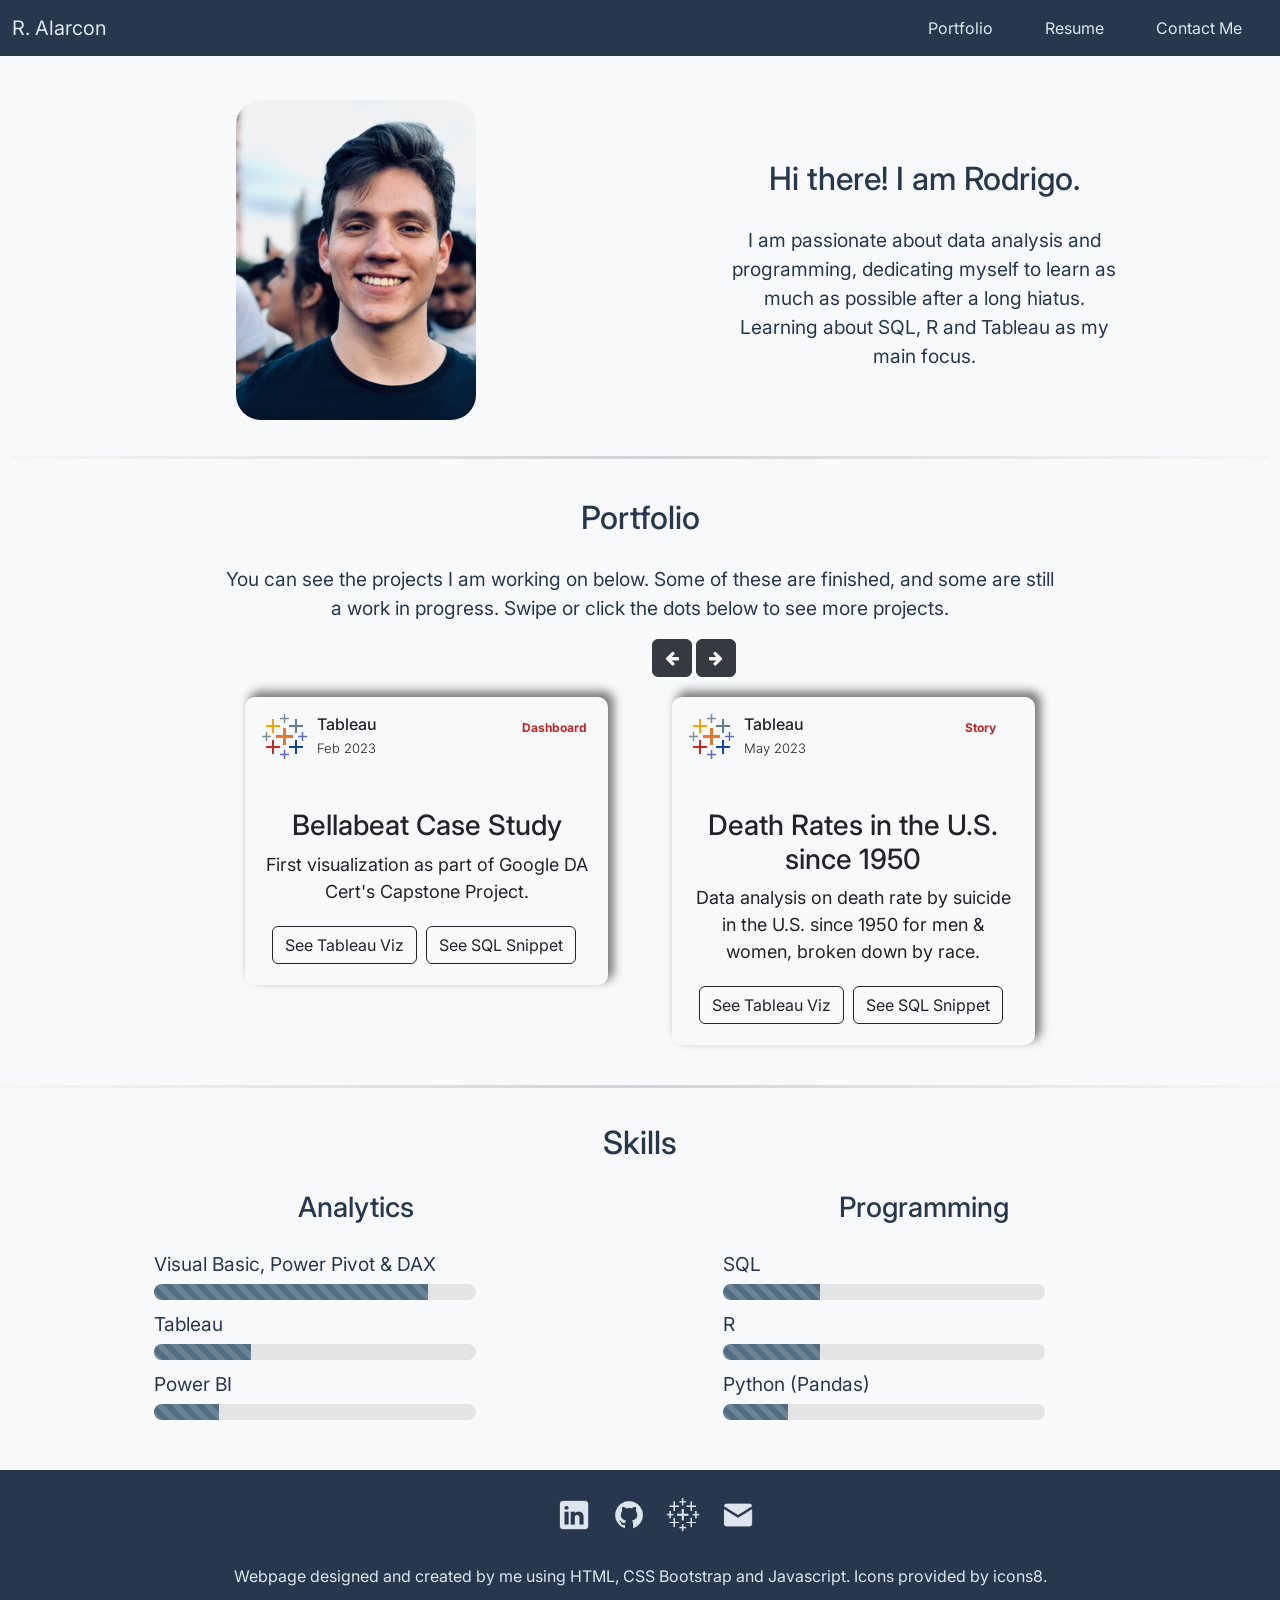
==== index.html @ ee727d08 "Website prep" ====
<!DOCTYPE html>
<html lang="en">

<head>

  <!-- Required meta tags -->
  <meta charset="utf-8">
  <meta name="viewport" content="width=device-width, initial-scale=1">
  <meta http-equiv='cache-control' content='no-cache'>
  <meta http-equiv='expires' content='0'>
  <meta http-equiv='pragma' content='no-cache'>

  <!-- Bootstrap CSS -->
  <link href="https://cdn.jsdelivr.net/npm/bootstrap@5.3.0/dist/css/bootstrap.min.css" rel="stylesheet"
    integrity="sha384-9ndCyUaIbzAi2FUVXJi0CjmCapSmO7SnpJef0486qhLnuZ2cdeRhO02iuK6FUUVM" crossorigin="anonymous">

  <!-- CSS Style Sheet -->
  <link href='https://stackpath.bootstrapcdn.com/bootstrap/5.0.0-alpha1/css/bootstrap.min.css' rel='stylesheet'>
  <link href='https://cdnjs.cloudflare.com/ajax/libs/font-awesome/4.0.3/css/font-awesome.css' rel='stylesheet'>
  <link rel="stylesheet" href="index-styles.css">


  <!-- Font Styles -->
  <link rel="preconnect" href="https://fonts.googleapis.com">
  <link rel="preconnect" href="https://fonts.gstatic.com" crossorigin>
  <link href="https://fonts.googleapis.com/css2?family=Inter:wght@100;200;300;400;500;600&display=swap" rel="stylesheet">

  <!-- Add icon library -->
  <link rel="stylesheet" href="https://cdnjs.cloudflare.com/ajax/libs/font-awesome/4.7.0/css/font-awesome.min.css">


  <title>Rodrigo Alarcon</title>

  <!-- Favicons in different resolutions to cover most use cases-->
  <link rel="apple-touch-icon" sizes="180x180" href="./Pictures/apple-touch-icon.png">
  <link rel="icon" type="image/png" sizes="32x32" href="./Pictures/favicon-32x32.png">
  <link rel="icon" type="image/png" sizes="16x16" href="./Pictures/favicon-16x16.png">
  <link rel="manifest" href="./Pictures/site.webmanifest">
  <link rel="mask-icon" href="./Pictures/safari-pinned-tab.svg" color="#5bbad5">
  <meta name="msapplication-TileColor" content="#da532c">
  <meta name="theme-color" content="#1d1a1a">

  <script type='text/javascript' src=''></script>
  <script type='text/javascript' src='https://cdn.jsdelivr.net/npm/popper.js@1.16.0/dist/umd/popper.min.js'></script>
  <script type='text/javascript' src='https://stackpath.bootstrapcdn.com/bootstrap/5.0.0-alpha1/js/bootstrap.min.js'></script>

</head>


<body class="hidden">

  <!-- Personal Header -->
  <section id="personal-header">

    <div class="first-section">

      <!-- Nav Bar -->

      <nav class="navbar navbar-expand-lg ms-auto fixed-top" data-bs-theme="dark">
        <div class="container-fluid">
          <a class="navbar-brand" href="#">R. Alarcon</a>
          <button class="navbar-toggler" type="button" data-bs-toggle="collapse" data-bs-target="#navbarNavDropdown"
            aria-controls="navbarNavDropdown" aria-expanded="false" aria-label="Toggle navigation">
            <span class="navbar-toggler-icon"></span>
          </button>
          <div class="collapse navbar-collapse" id="navbarNavDropdown">
            <ul class="navbar-nav ms-auto">
              <li class="nav-item">
                <a class="nav-link" href="#portfolio">Portfolio</a>
              </li>
              <li class="nav-item">
                <a target="_blank" class="nav-link" aria-current="page" href="./Pictures/CVRJAP_2023_PDF.pdf">Resume</a>
              </li>
              <li class="nav-item">
                <a class="nav-link" href="#footer">Contact Me</a>
              </li>
            </ul>
          </div>
        </div>
      </nav>

      <!-- Personal Bio -->
      <div class="personal-bio container-fluid">
        <div class="row justify-content-evenly">
          <div class="col-lg-4">
            <img class="profile-pic" src="./Pictures/my_portrait_medium.png" alt="my-picture">
          </div>
          <div class="col-lg-4 welcome-div short-desc personal-bio">
            <h2 class="welcome-msg">Hi there! I am Rodrigo.</h2>
            <p class="flex-fill ms-auto text-center text-break">I am passionate about data analysis and programming, dedicating myself to learn as much as possible after a long hiatus. Learning about SQL, R and Tableau as my main focus.</p>
          </div>
        </div>

        <hr class="divider">

  </section>
    


  <!-- Project Section -->
  <section id="portfolio">
    <div class="container-fluid">
      <h2>Portfolio</h2>
      <div class="row justify-content-evenly">
        <div class="col-md-8">
          <p class="short-desc ms-auto text-wrap">You can see the projects I am working on below. Some of these are
            finished, and some are still a work in progress. Swipe or click the dots below to see more projects.</p>
  
          <!-- Carousel Title Section -->
          <div class="row">
            <div class="col-md-6">
            </div>
            <!-- Arrow section -->
            <div class="arrow-pointers col-md-6 text-right">
              <a class="arrow-button btn btn-outline-dark" href="#carouselExampleIndicators2" role="button" data-slide="prev">
                <i class="arrow-icon fa fa-arrow-left"></i>
              </a>
              <a class="arrow-button btn btn-outline-dark" href="#carouselExampleIndicators2" role="button" data-slide="next">
                <i class="arrow-icon fa fa-arrow-right"></i>
              </a>
            </div>
            <!-- Carousel starts -->
            <div class="col-md-12">
              <div id="carouselExampleIndicators2" class="carousel slide" data-interval="false">
                <div class="carousel-inner">
                  <div class="carousel-item active">
                    <div class="row">
                      <!-- Card 1 -->
                      <div class="col-md-6 mb-3">
                        <!-- If you want to add another card to the main layout, change class to col-md-4 and copy a new card section-->
                        <div class="card p-3 mb-2">
                          <div class="d-flex justify-content-between">
                            <div class="d-flex flex-row align-items-center">
                              <div class="icon"> <i class="bx bxl-mailchimp"></i> </div>
                              <div class="ms-2 c-details">
                                <h6 class="mb-0">Tableau</h6> <span>Feb 2023</span>
                              </div>
                            </div>
                            <div class="badge"> <span class="tbdash">Dashboard</span> </div>
                          </div>
                          <div class="mt-5">
                            <h3 class="heading text-center">Bellabeat Case Study</h3>
                            <p class="card-text">First visualization as part of Google DA Cert's Capstone Project.</p>
                            <div class="text-center">
                              <a target="_blank" href="https://public.tableau.com/views/BellabeatTest/BellabeatInsights?:language=en-US&:display_count=n&:origin=viz_share_link" class="card-btn btn btn-outline-dark">See Tableau Viz</a>
                              <a target="_blank" href="https://codefile.io/f/E3i7aLBOli" class="card-btn btn btn-outline-dark">See SQL Snippet</a>
                            </div>
                          </div>
                        </div>
                      </div>
  
                      <!-- Card 2 -->
                      <div class="col-md-6 mb-3">
                        <div class="card p-3 mb-2">
                          <div class="d-flex justify-content-between">
                            <div class="d-flex flex-row align-items-center">
                              <div class="icon"> <i class="bx bxl-mailchimp"></i> </div>
                              <div class="ms-2 c-details">
                                <h6 class="mb-0">Tableau</h6> <span>May 2023</span>
                              </div>
                            </div>
                            <div class="badge tbstory"> <span>Story</span> </div>
                          </div>
                          <div class="mt-5">
                            <h3 class="heading text-center">Death Rates in the U.S. since 1950</h3>
                            <p class="card-text">Data analysis on death rate by suicide in the U.S. since 1950 for men & women, broken down by race.</p>
                            <div class="text-center">
                              <a target="_blank" href="https://public.tableau.com/views/DeathRates_16857467109320/SR_Story?:language=en-US&:display_count=n&:origin=viz_share_link" class="card-btn btn btn-outline-dark">See Tableau Viz</a>
                              <a target="_blank" href="https://codefile.io/f/VTBFQFcIsS" class="card-btn btn btn-outline-dark">See SQL Snippet</a>
                            </div>
                          </div>
                        </div>
                      </div>
                    </div>
                  </div>
  
                  <!-- New carousel starts -->
                  <div class="carousel-item">
                    <div class="row">
                      <!-- Card 3 -->
                      <div class="col-md-6 mb-3">
                        <div class="card p-3 mb-2">
                          <div class="d-flex justify-content-between">
                            <div class="d-flex flex-row align-items-center">
                              <div class="icon"> <i class="bx bxl-mailchimp"></i> </div>
                              <div class="ms-2 c-details">
                                <h6 class="mb-0">Tableau</h6> <span>Pending</span>
                              </div>
                            </div>
                            <div class="badge"> <span>Pending</span> </div>
                          </div>
                          <div class="mt-5">
                            <h3 class="heading">Pending Tableau Project</h3>
                            <div class="text-center">
                              <!-- <a href="#" class="card-btn btn btn-outline-dark">See Tableau Viz</a>
                              <a href="#" class="card-btn btn btn-outline-dark">See SQL Snippet</a> -->
                            </div>
                          </div>
                        </div>
                      </div>
  
                      <!-- Card 4 -->
                      <div class="col-md-6 mb-3">
                        <div class="card p-3 mb-2">
                          <div class="d-flex justify-content-between">
                            <div class="d-flex flex-row align-items-center">
                              <div class="icon"> <i class="bx bxl-mailchimp"></i> </div>
                              <div class="ms-2 c-details">
                                <h6 class="mb-0">Tableau</h6> <span>Pending</span>
                              </div>
                            </div>
                            <div class="badge"> <span>Pending</span> </div>
                          </div>
                          <div class="mt-5">
                            <h3 class="heading">Pending Tableau Project</h3>
                            <div class="text-center">
                              <!-- <a href="#" class="card-btn btn btn-outline-dark">See Tableau Viz</a>
                              <a href="#" class="card-btn btn btn-outline-dark">See SQL Snippet</a> -->
                            </div>
                          </div>
                        </div>
                      </div>
                    </div>
                  </div>
                  <!-- New carousel ends -->
                </div>
              </div>
            </div>
          </div>
        </div>
      </div>
    </div>
  
    <hr class="divider">
  
  </section>


  <section id="skills">
    <h2>Skills</h2>
    <div class="skill-div container-fluid">
      <div class="row justify-content-evenly">
  
        <!-- First Column of Skills -->
        <div class="skill-col-1 col-md-4"> <!-- If you need to add another column, paste code snippet from div class skill-col until last div and change to md-6-->
          <h3 class="skill-category skill-header-1"> Analytics</h3>
          <p class="skill-name">Visual Basic, Power Pivot & DAX</p>
          <div class="progress">
            <div class="progress-bar progress-bar-striped" role="progressbar" style="width: 85%" aria-valuenow="80" aria-valuemin="0"
              aria-valuemax="100"></div>
          </div>
          <p class="skill-name">Tableau</p>
          <div class="progress">
            <div class="progress-bar progress-bar-striped" role="progressbar" style="width: 30%" aria-valuenow="30" aria-valuemin="0"
              aria-valuemax="100"></div>
          </div>
          <p class="skill-name">Power BI</p>
          <div class="progress">
            <div class="progress-bar progress-bar-striped" role="progressbar" style="width: 20%" aria-valuenow="20" aria-valuemin="0"
              aria-valuemax="100"></div>
          </div>
        </div>

        <!-- Second Column of Skills -->
        <div class="skill-col-2 col-md-4">
          <h3 class=" skill-category skill-header-2">Programming</h3>
          <p class="skill-name">SQL</p>
          <div class="progress">
            <div class="progress-bar progress-bar-striped" role="progressbar" style="width: 30%" aria-valuenow="30" aria-valuemin="0"
              aria-valuemax="100"></div>
          </div>
          <p class="skill-name">R</p>
          <div class="progress">
            <div class="progress-bar progress-bar-striped" role="progressbar" style="width: 30%" aria-valuenow="30" aria-valuemin="0"
              aria-valuemax="100"></div>
          </div>
          <p class="skill-name">Python (Pandas)</p>
          <div class="progress">
            <div class="progress-bar progress-bar-striped" role="progressbar" style="width: 20%" aria-valuenow="20" aria-valuemin="0"
              aria-valuemax="100"></div>
          </div>
        </div>
  
      </div>
    </div>
  </section>


  <section id="footer">
    <div class=" img-div container-fluid ms-auto">
      <ul class="img-list">
        <li class="img-item"> <!-- Add one <li> for every new icon needed-->
          <a href="https://www.linkedin.com/in/alarconr" target="_blank" >
            <img class="footer-img" src="./Pictures/linkedin-icon-100.png" alt="linkedin">
          </a>
        </li>
        <li class="img-item">
          <a href="https://github.com/ralp873" target="_blank" >
            <img class="footer-img" src="./Pictures/github-icon-100.png" alt="github">
          </a>
        </li> 
        <li class="img-item"> 
          <a href="https://public.tableau.com/app/profile/rodrigo.alarcon" target="_blank" >
            <img class="footer-img" src="./Pictures/tableau-icon-100.png" alt="tableau">
          </a>
        </li>
        <li class="img-item"> 
          <a href="mailto: rjap725@gmail.com" target="_blank" >
            <img class="footer-img" src="./Pictures/email-icon-100.png" alt="email">
          </a>
        </li>
      </ul>
    </div>
    <div class="footer-div container-fluid">
      <p class="ms-auto text-center text-break footer-pg text-wrap">Webpage designed and created by me using HTML, CSS Bootstrap and Javascript. Icons provided by icons8.</p>
    </div>
  </section>

  <!-- Bootstrap Bundle with Popper, jQuery CDN and JS script link -->
  <script src="https://cdn.jsdelivr.net/npm/bootstrap@5.3.0/dist/js/bootstrap.bundle.min.js"
    integrity="sha384-geWF76RCwLtnZ8qwWowPQNguL3RmwHVBC9FhGdlKrxdiJJigb/j/68SIy3Te4Bkz"
    crossorigin="anonymous"></script>
  <script src="https://ajax.googleapis.com/ajax/libs/jquery/3.6.0/jquery.min.js"></script>
  <script src="index.js" charset="utf-8"></script>
  <script type='text/javascript'></script>
</body>

</html>
---- index-styles.css ----
/* General Changes */

body {
  background-color: #F7F9FB;
  color: #27374D;
  font-family: 'Inter', sans-serif;
}

p {
  font-size: 1.2rem;
  text-align: center;
}

h2 {
  text-align: center;
  padding: 1.25rem;
}

hr.divider {
  border: 0;
  height: 3px;
  background-image: linear-gradient(to right, rgba(236, 236, 210, 1), rgb(91, 102, 113), rgba(236, 236, 210, 1));
}

table {
  margin-left: 30%;
}

td {
  padding-right: 1.5rem;
}

/* Navbar Changes */

.navbar-brand:hover {
  color: #9DB2BF;
}

.navbar {
  background-color: #27374D;
}

.nav-item {
  padding: 0 1.125rem;
}

.navbar-nav .nav-link {
  text-align: right;
  color: #DDE6ED;
}

.navbar-brand {
  color: #DDE6ED;
}

.nav-link:hover {
  color: #9DB2BF;
}


/* Personal Header Changes */

.personal-bio {
  text-align: center;
  margin-top: 70px;
  margin-bottom: 1.25rem;
}


.profile-pic {
  width: auto;
  border-radius: 25px;
  margin-top: 30px;
  margin-bottom: 1.25rem;
}

.welcome-msg {
  padding: 1.25rem 0 1.25rem;
}


/* Project Changes */

.card {
  margin: 1.25rem;
  border: none;
  border-radius: 10px;
  background-color: #F7F9FB;
  box-shadow: 5px -5px 10px 1px rgba(0, 0, 0, 0.5)
}

.card-text {
  font-size: 18px;
}

.c-details span {
  font-weight: 300;
  font-size: 13px
}

.icon {
  width: 48px;
  height: 48px;
  border-radius: 15px;
  display: flex;
  align-items: center;
  justify-content: center;
  font-size: 39px;
  background-image: url(./Pictures/tableau-icon-span.png);
}

.badge span {
  background-color: #F7F9FB;
  width: 60px;
  height: 25px;
  padding-bottom: 3px;
  border-radius: 5px;
  display: flex;
  color: #ba2727;
  justify-content: center;
  align-items: center
}

.text1 {
  font-size: 14px;
  font-weight: 600
}

.text2 {
  color: #a5aec0
}


.card-btn {
  margin-top: 5px;
  margin-bottom: 5px;
  margin-right: 5px;
  border-color: none;
}

.arrow-pointers {
  padding-right: 2.188rem;
}

.arrow-button {
background-color: #343a40;
border-color: #343a40;
}

.arrow-icon {
color: #ffffff;
}

/* Skills Section  */

.skill-category {
  text-align: center;
  margin-bottom: 1.625rem;
}

.skill-name {
  margin-top: 0.625rem;
  margin-bottom: 0.313rem;
  text-align: left;
}

.skill-div {
  padding-bottom: 3.125rem;
}

.progress {
  background-color: #DBDADAAE;
  width: 80%;
  border-radius: 10px;
}

.progress-bar {
  background-color: #526D82;
}

/* Footer Section */

#footer {
  background-color: #27374D;
  overflow: hidden;
}

.footer-div {
  margin-top: 0.625rem;
  margin-bottom: 0.563rem;
  background-color: #27374D;
  color: #DDE6ED;
}

.footer-pg {
  padding-left: 15%;
  padding-right: 15%;
  font-size: 1rem;
  text-align: center;
}

.footer-img {
  height: 2.125rem;
  width: auto;
  float: left;
}

.img-item {
  display: inline-flex;
  margin: 1.125rem 0.525rem 0rem;
  flex-direction: column;
  align-items: center;
}

.img-div {
  display: inline-flex;
  justify-content: center;
  margin-top: 0.625rem;
}

.icons-text {
  font-size: 0.825rem;
}

/* Media Tags & animations */

@media (max-width: 960px) {
  .profile-pic {
    margin-top: 3.125rem;
    width: 35%;
  }

  .short-desc {
    padding-left: 15%;
    padding-right: 15%;
    padding-bottom: 1.25rem;
  }

  .personal-bio {
    text-align: center;
    margin-top: 2.125rem;
    margin-bottom: 1.25rem;
  }

  .skill-header-2 {
    margin-top: 2.125rem;
  }

  .progress {
    margin-left: auto;
    margin-right: auto;
  }

  .skill-name {
    text-align: center;
  }

  .navbar-toggler {
    border: none;
  }

  .arrow-pointers {
    margin-bottom: 5px;
    margin-left: 10px;
  }
}

@media (max-width: 820px) {
  .card {
    margin: 0.625rem;
  }
}
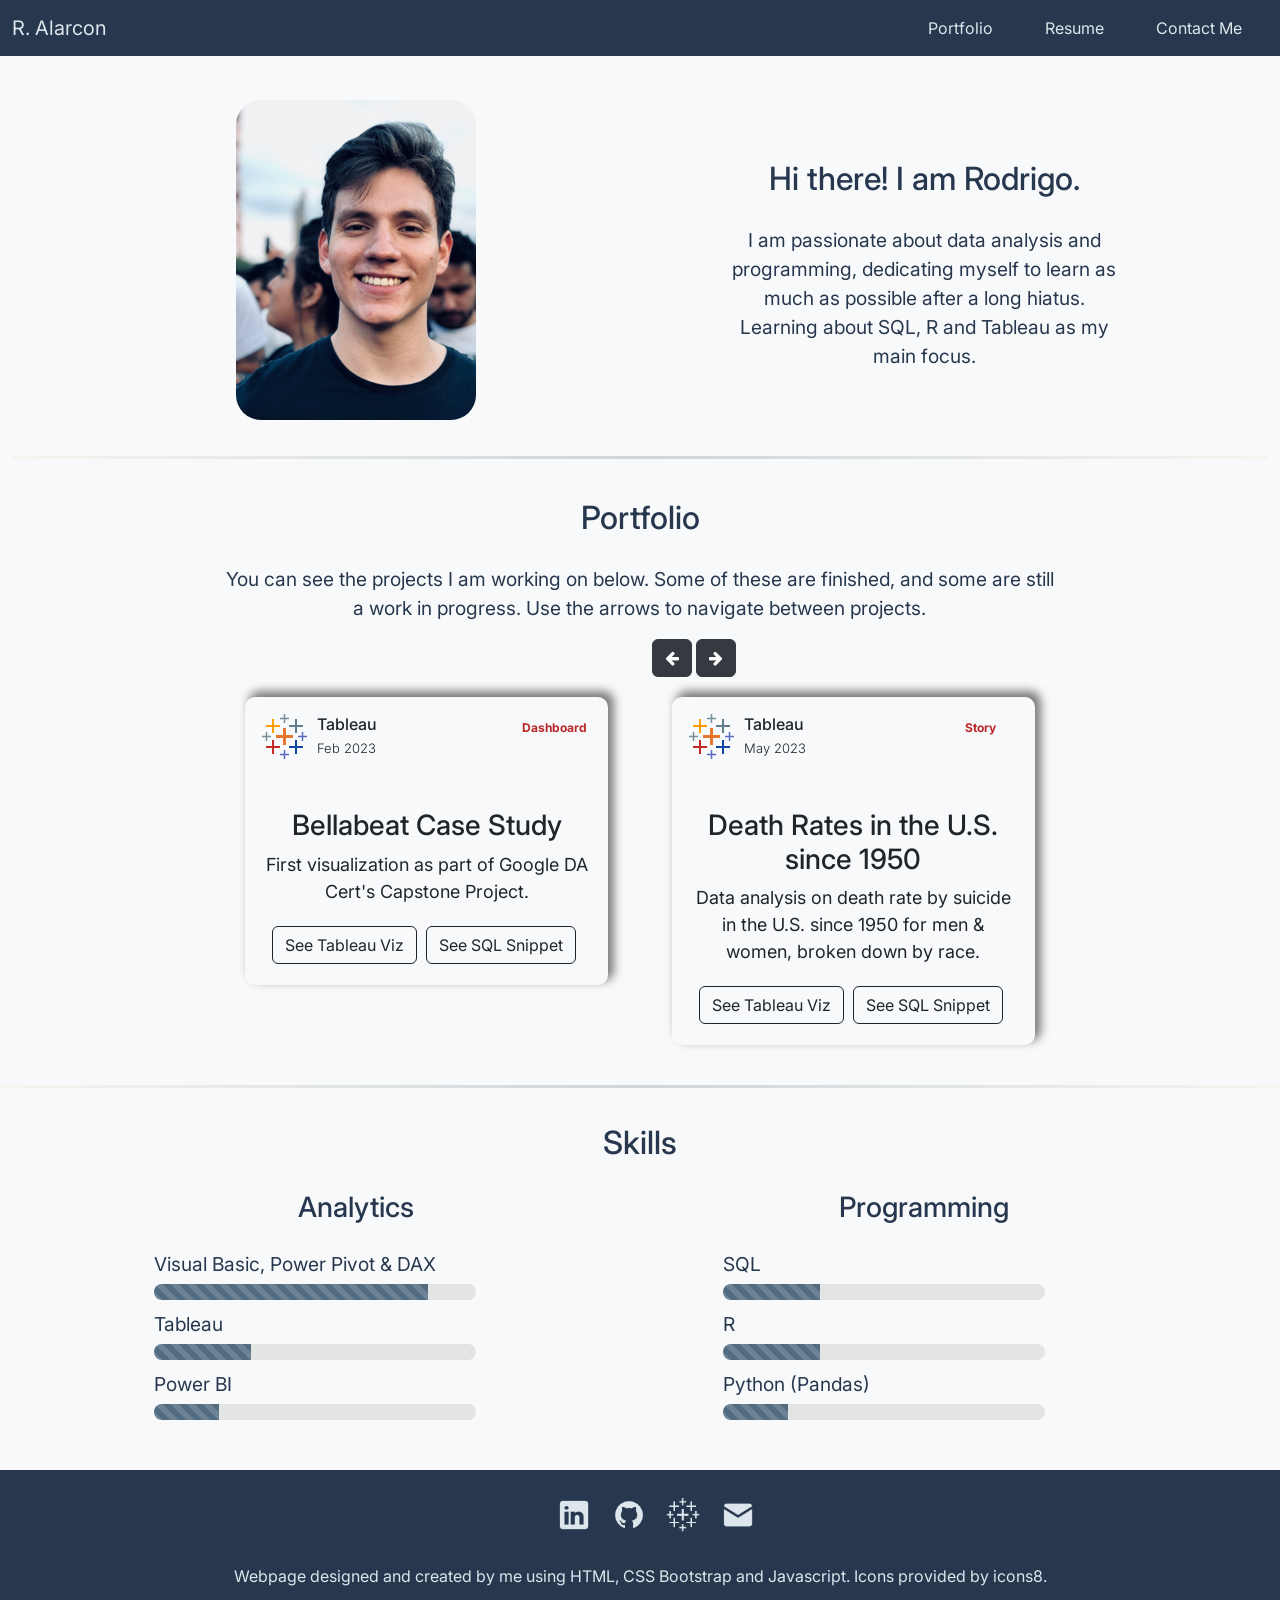
==== commit 7f36af32: "Update index.html" ====
--- a/index.html
+++ b/index.html
@@ -104,7 +104,7 @@
       <div class="row justify-content-evenly">
         <div class="col-md-8">
           <p class="short-desc ms-auto text-wrap">You can see the projects I am working on below. Some of these are
-            finished, and some are still a work in progress. Swipe or click the dots below to see more projects.</p>
+            finished, and some are still a work in progress. Use the arrows to navigate between projects.</p>
   
           <!-- Carousel Title Section -->
           <div class="row">
@@ -325,4 +325,4 @@
   <script type='text/javascript'></script>
 </body>
 
-</html>+</html>
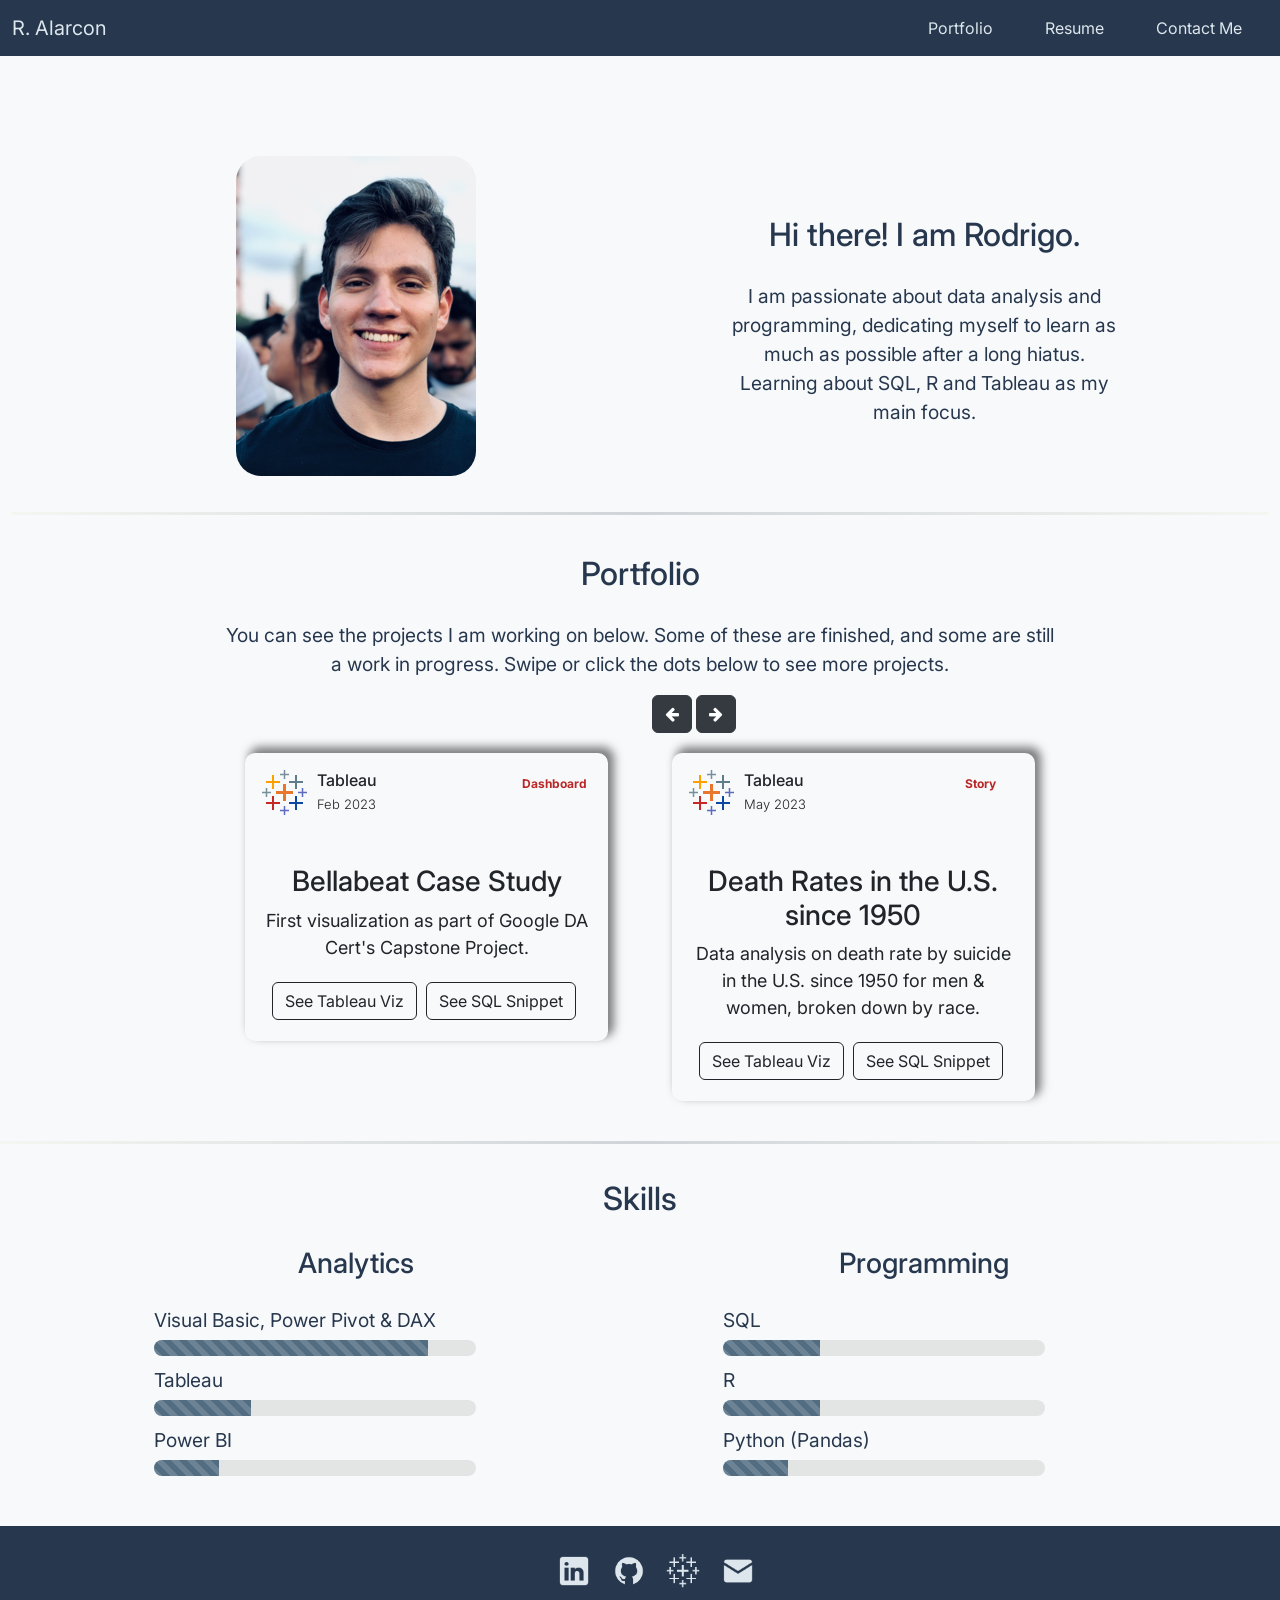
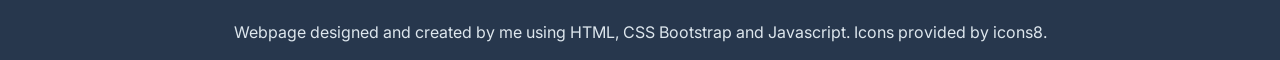
==== commit 18b7a683: "Added new Tableau project to slides" ====
--- a/index.html
+++ b/index.html
@@ -56,7 +56,7 @@
 
       <!-- Nav Bar -->
 
-      <nav class="navbar navbar-expand-lg ms-auto fixed-top" data-bs-theme="dark">
+      <nav class="navbar navbar-expand-lg ms-auto" data-bs-theme="dark">
         <div class="container-fluid">
           <a class="navbar-brand" href="#">R. Alarcon</a>
           <button class="navbar-toggler" type="button" data-bs-toggle="collapse" data-bs-target="#navbarNavDropdown"
@@ -104,7 +104,7 @@
       <div class="row justify-content-evenly">
         <div class="col-md-8">
           <p class="short-desc ms-auto text-wrap">You can see the projects I am working on below. Some of these are
-            finished, and some are still a work in progress. Use the arrows to navigate between projects.</p>
+            finished, and some are still a work in progress. Swipe or click the dots below to see more projects.</p>
   
           <!-- Carousel Title Section -->
           <div class="row">
@@ -136,7 +136,7 @@
                                 <h6 class="mb-0">Tableau</h6> <span>Feb 2023</span>
                               </div>
                             </div>
-                            <div class="badge"> <span class="tbdash">Dashboard</span> </div>
+                            <div class="badge"> <span class="tb-dash">Dashboard</span> </div>
                           </div>
                           <div class="mt-5">
                             <h3 class="heading text-center">Bellabeat Case Study</h3>
@@ -159,7 +159,7 @@
                                 <h6 class="mb-0">Tableau</h6> <span>May 2023</span>
                               </div>
                             </div>
-                            <div class="badge tbstory"> <span>Story</span> </div>
+                            <div class="badge"> <span class="tb-story">Story</span> </div>
                           </div>
                           <div class="mt-5">
                             <h3 class="heading text-center">Death Rates in the U.S. since 1950</h3>
@@ -184,16 +184,17 @@
                             <div class="d-flex flex-row align-items-center">
                               <div class="icon"> <i class="bx bxl-mailchimp"></i> </div>
                               <div class="ms-2 c-details">
-                                <h6 class="mb-0">Tableau</h6> <span>Pending</span>
+                                <h6 class="mb-0">Tableau</h6> <span>June 2023</span>
                               </div>
                             </div>
-                            <div class="badge"> <span>Pending</span> </div>
+                            <div class="badge"> <span class="tb-dash">Dashboard</span> </div>
                           </div>
                           <div class="mt-5">
-                            <h3 class="heading">Pending Tableau Project</h3>
+                            <h3 class="heading text-center">Most Watched Animes & Their Ratings</h3>
+                            <p class="card-text">Analysis on the most watched animes and their user ratings (2015).</p>
                             <div class="text-center">
-                              <!-- <a href="#" class="card-btn btn btn-outline-dark">See Tableau Viz</a>
-                              <a href="#" class="card-btn btn btn-outline-dark">See SQL Snippet</a> -->
+                              <a target="_blank" href="https://public.tableau.com/views/AnimeAnalysis_16872363493180/WA_Dashboard?:language=en-US&:display_count=n&:origin=viz_share_link" class="card-btn btn btn-outline-dark">See Tableau Viz</a>
+                              <a target="_blank" href="https://codefile.io/f/uFCJrzabsg" class="card-btn btn btn-outline-dark">See SQL Snippet</a>
                             </div>
                           </div>
                         </div>
@@ -325,4 +326,4 @@
   <script type='text/javascript'></script>
 </body>
 
-</html>
+</html>
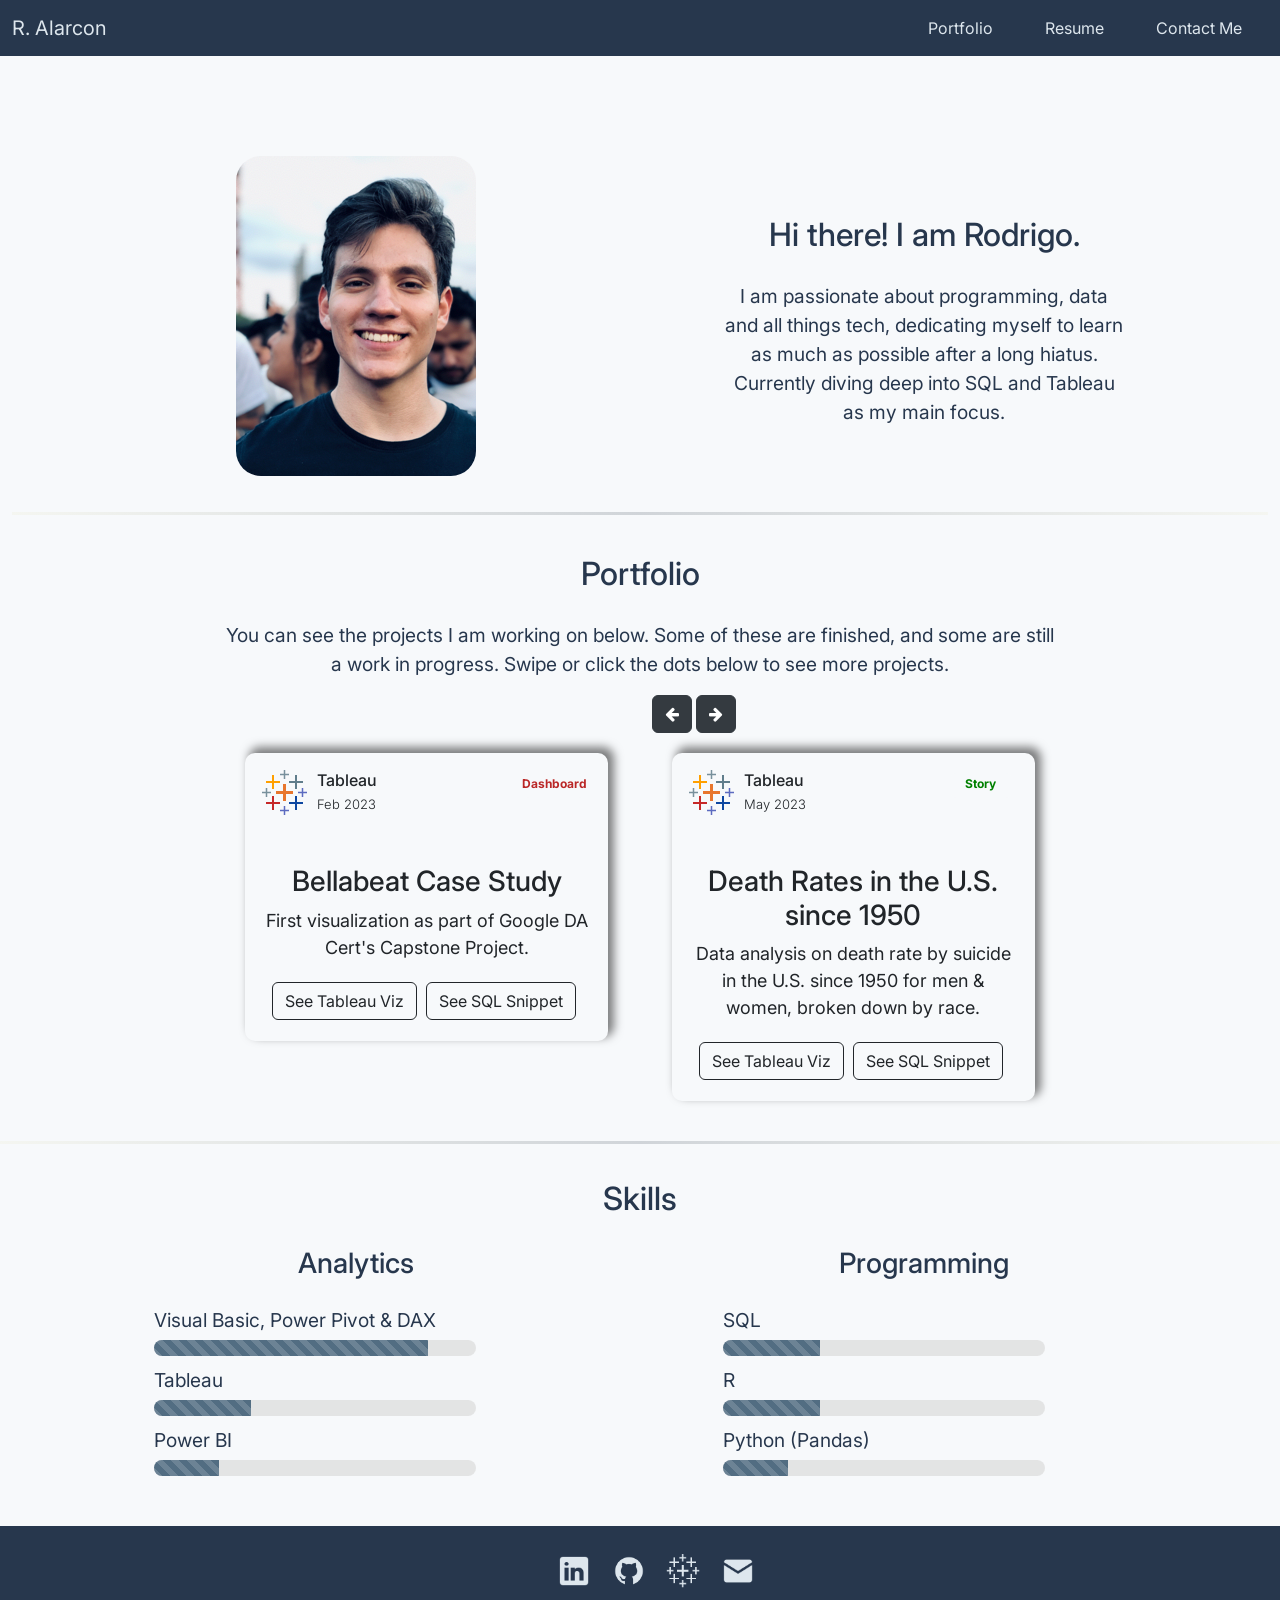
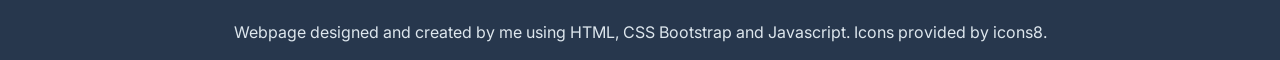
==== commit 00787a24: "Update index.html Changed description." ====
--- a/index.html
+++ b/index.html
@@ -87,7 +87,7 @@
           </div>
           <div class="col-lg-4 welcome-div short-desc personal-bio">
             <h2 class="welcome-msg">Hi there! I am Rodrigo.</h2>
-            <p class="flex-fill ms-auto text-center text-break">I am passionate about data analysis and programming, dedicating myself to learn as much as possible after a long hiatus. Learning about SQL, R and Tableau as my main focus.</p>
+            <p class="flex-fill ms-auto text-center text-break">I am passionate about programming, data and all things tech, dedicating myself to learn as much as possible after a long hiatus. Currently diving deep into SQL and Tableau as my main focus.</p>
           </div>
         </div>
 
@@ -326,4 +326,4 @@
   <script type='text/javascript'></script>
 </body>
 
-</html>+</html>
--- a/index-styles.css
+++ b/index-styles.css
@@ -18,7 +18,7 @@
 
 hr.divider {
   border: 0;
-  height: 3px;
+  height: 0.188rem;
   background-image: linear-gradient(to right, rgba(236, 236, 210, 1), rgb(91, 102, 113), rgba(236, 236, 210, 1));
 }
 
@@ -62,15 +62,15 @@
 
 .personal-bio {
   text-align: center;
-  margin-top: 70px;
+  margin-top: 4.375rem;
   margin-bottom: 1.25rem;
 }
 
 
 .profile-pic {
   width: auto;
-  border-radius: 25px;
-  margin-top: 30px;
+  border-radius: 1.563rem;
+  margin-top: 1.875rem;
   margin-bottom: 1.25rem;
 }
 
@@ -84,57 +84,57 @@
 .card {
   margin: 1.25rem;
   border: none;
-  border-radius: 10px;
+  border-radius: 0.625rem;
   background-color: #F7F9FB;
-  box-shadow: 5px -5px 10px 1px rgba(0, 0, 0, 0.5)
+  box-shadow: 0.313rem -0.313rem 0.625rem 0.063rem rgba(0, 0, 0, 0.5)
 }
 
 .card-text {
-  font-size: 18px;
+  font-size: 1.125rem;
 }
 
 .c-details span {
   font-weight: 300;
-  font-size: 13px
+  font-size: 0.813rem;
 }
 
 .icon {
-  width: 48px;
-  height: 48px;
-  border-radius: 15px;
+  width: 3rem;
+  height: 3rem;
+  border-radius: 0.938rem;
   display: flex;
   align-items: center;
   justify-content: center;
-  font-size: 39px;
+  font-size: 2.438rem;
   background-image: url(./Pictures/tableau-icon-span.png);
 }
 
 .badge span {
   background-color: #F7F9FB;
-  width: 60px;
-  height: 25px;
-  padding-bottom: 3px;
-  border-radius: 5px;
+  width: 3.75rem;
+  height: 1.563rem;
+  padding-bottom: 0.188rem;
+  border-radius: 0.313rem;
   display: flex;
-  color: #ba2727;
+  color: #343a40;
   justify-content: center;
   align-items: center
 }
 
 .text1 {
-  font-size: 14px;
-  font-weight: 600
+  font-size: 0.875rem;
+  font-weight: 600;
 }
 
 .text2 {
-  color: #a5aec0
+  color: #a5aec0;
 }
 
 
 .card-btn {
-  margin-top: 5px;
-  margin-bottom: 5px;
-  margin-right: 5px;
+  margin-top: 0.313rem;
+  margin-bottom: 0.313rem;
+  margin-right: 0.313rem;
   border-color: none;
 }
 
@@ -149,6 +149,14 @@
 
 .arrow-icon {
 color: #ffffff;
+}
+
+span.tb-story {
+  color: green;
+}
+
+span.tb-dash {
+  color: #ba2727;
 }
 
 /* Skills Section  */
@@ -171,7 +179,7 @@
 .progress {
   background-color: #DBDADAAE;
   width: 80%;
-  border-radius: 10px;
+  border-radius: 0.625rem;
 }
 
 .progress-bar {
@@ -260,8 +268,8 @@
   }
 
   .arrow-pointers {
-    margin-bottom: 5px;
-    margin-left: 10px;
+    margin-bottom: 0.313rem;
+    margin-left: 0.625rem;
   }
 }
 
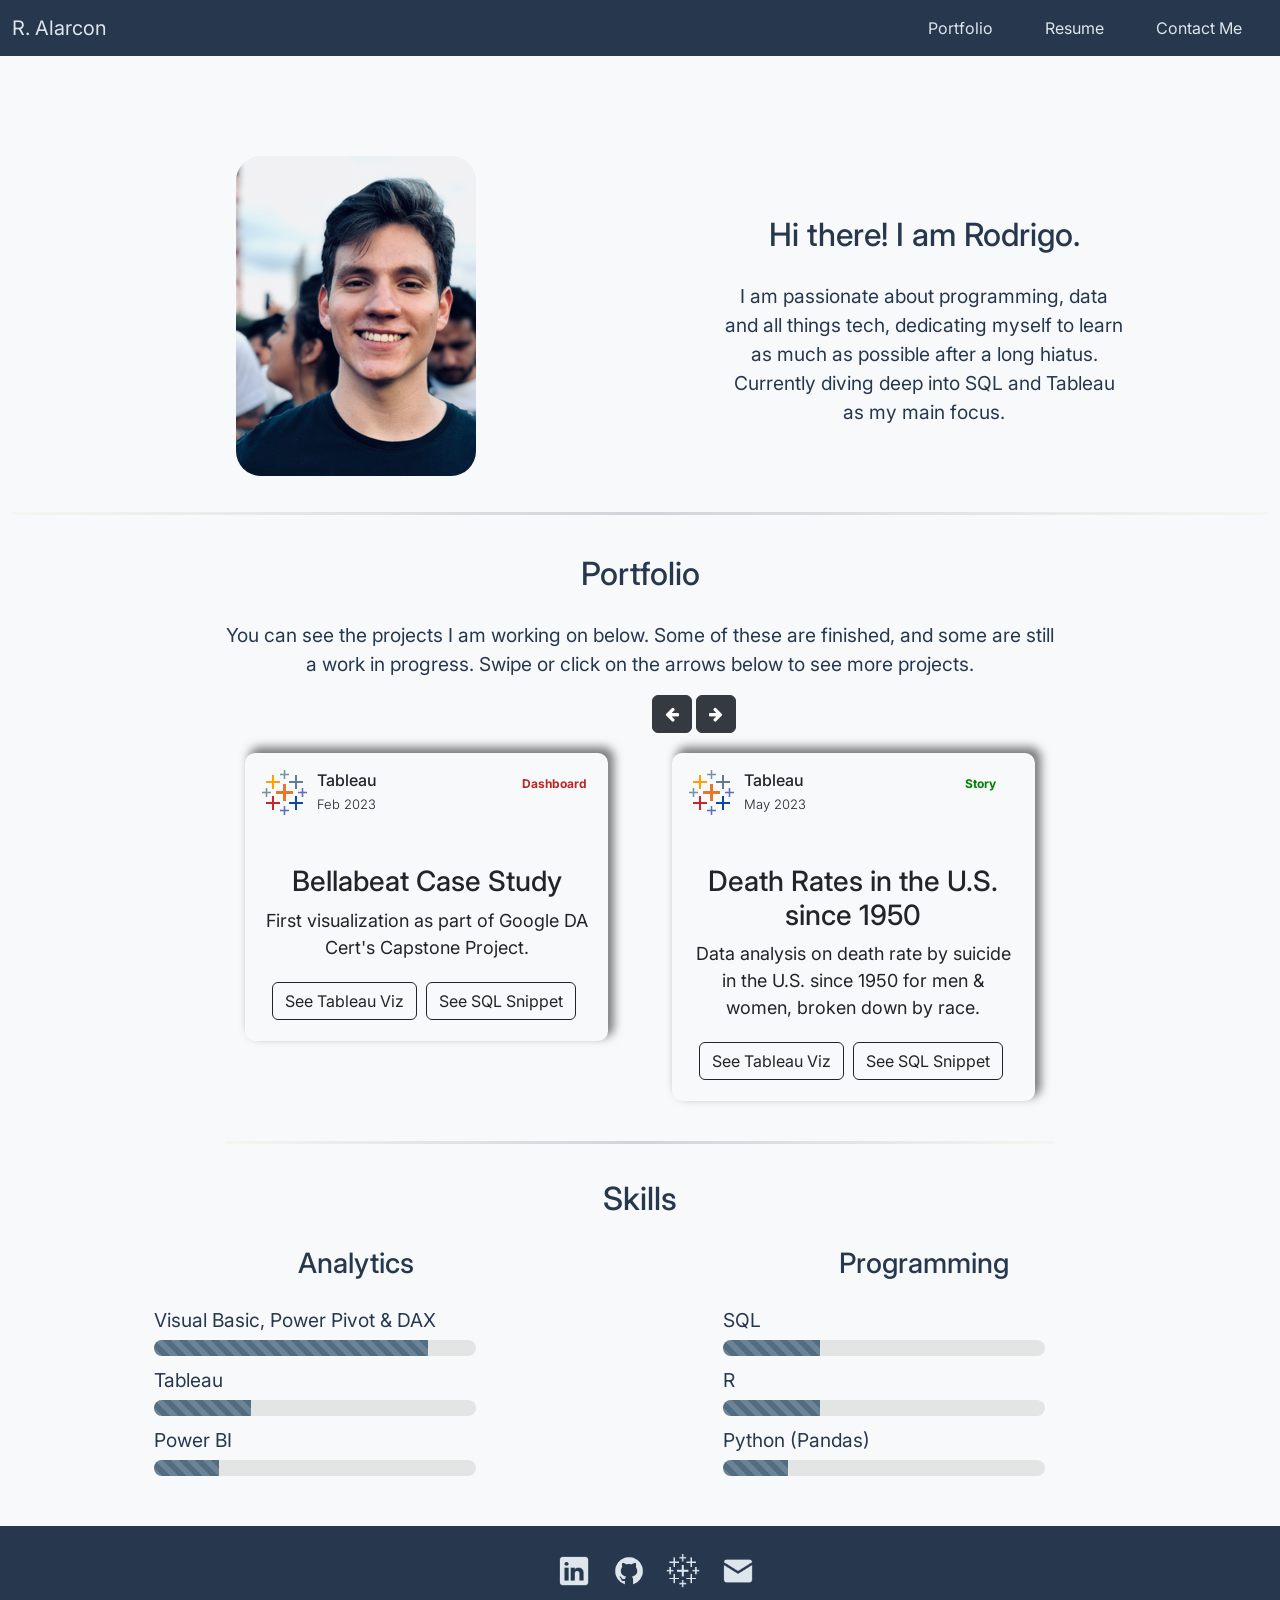
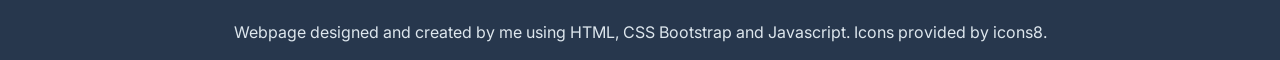
==== commit dcd87b9b: "Update index.html Added Superstore dataset to slideshow." ====
--- a/index.html
+++ b/index.html
@@ -104,7 +104,7 @@
       <div class="row justify-content-evenly">
         <div class="col-md-8">
           <p class="short-desc ms-auto text-wrap">You can see the projects I am working on below. Some of these are
-            finished, and some are still a work in progress. Swipe or click the dots below to see more projects.</p>
+            finished, and some are still a work in progress. Swipe or click on the arrows below to see more projects.</p>
   
           <!-- Carousel Title Section -->
           <div class="row">
@@ -207,16 +207,16 @@
                             <div class="d-flex flex-row align-items-center">
                               <div class="icon"> <i class="bx bxl-mailchimp"></i> </div>
                               <div class="ms-2 c-details">
-                                <h6 class="mb-0">Tableau</h6> <span>Pending</span>
+                                <h6 class="mb-0">Tableau</h6> <span>June 2023</span>
                               </div>
                             </div>
-                            <div class="badge"> <span>Pending</span> </div>
+                            <div class="badge"> <span>Dashboard</span> </div>
                           </div>
                           <div class="mt-5">
-                            <h3 class="heading">Pending Tableau Project</h3>
+                            <h3 class="heading">Superstore Dashboard Practice</h3>
                             <div class="text-center">
-                              <!-- <a href="#" class="card-btn btn btn-outline-dark">See Tableau Viz</a>
-                              <a href="#" class="card-btn btn btn-outline-dark">See SQL Snippet</a> -->
+                              <a href="https://public.tableau.com/views/SuperstoreExercise_16878974629390/SalesDashboard?:language=en-US&:display_count=n&:origin=viz_share_link" class="card-btn btn btn-outline-dark">See Tableau Viz</a>
+                              <!-- <a href="#" class="card-btn btn btn-outline-dark">See SQL Snippet</a> --
                             </div>
                           </div>
                         </div>
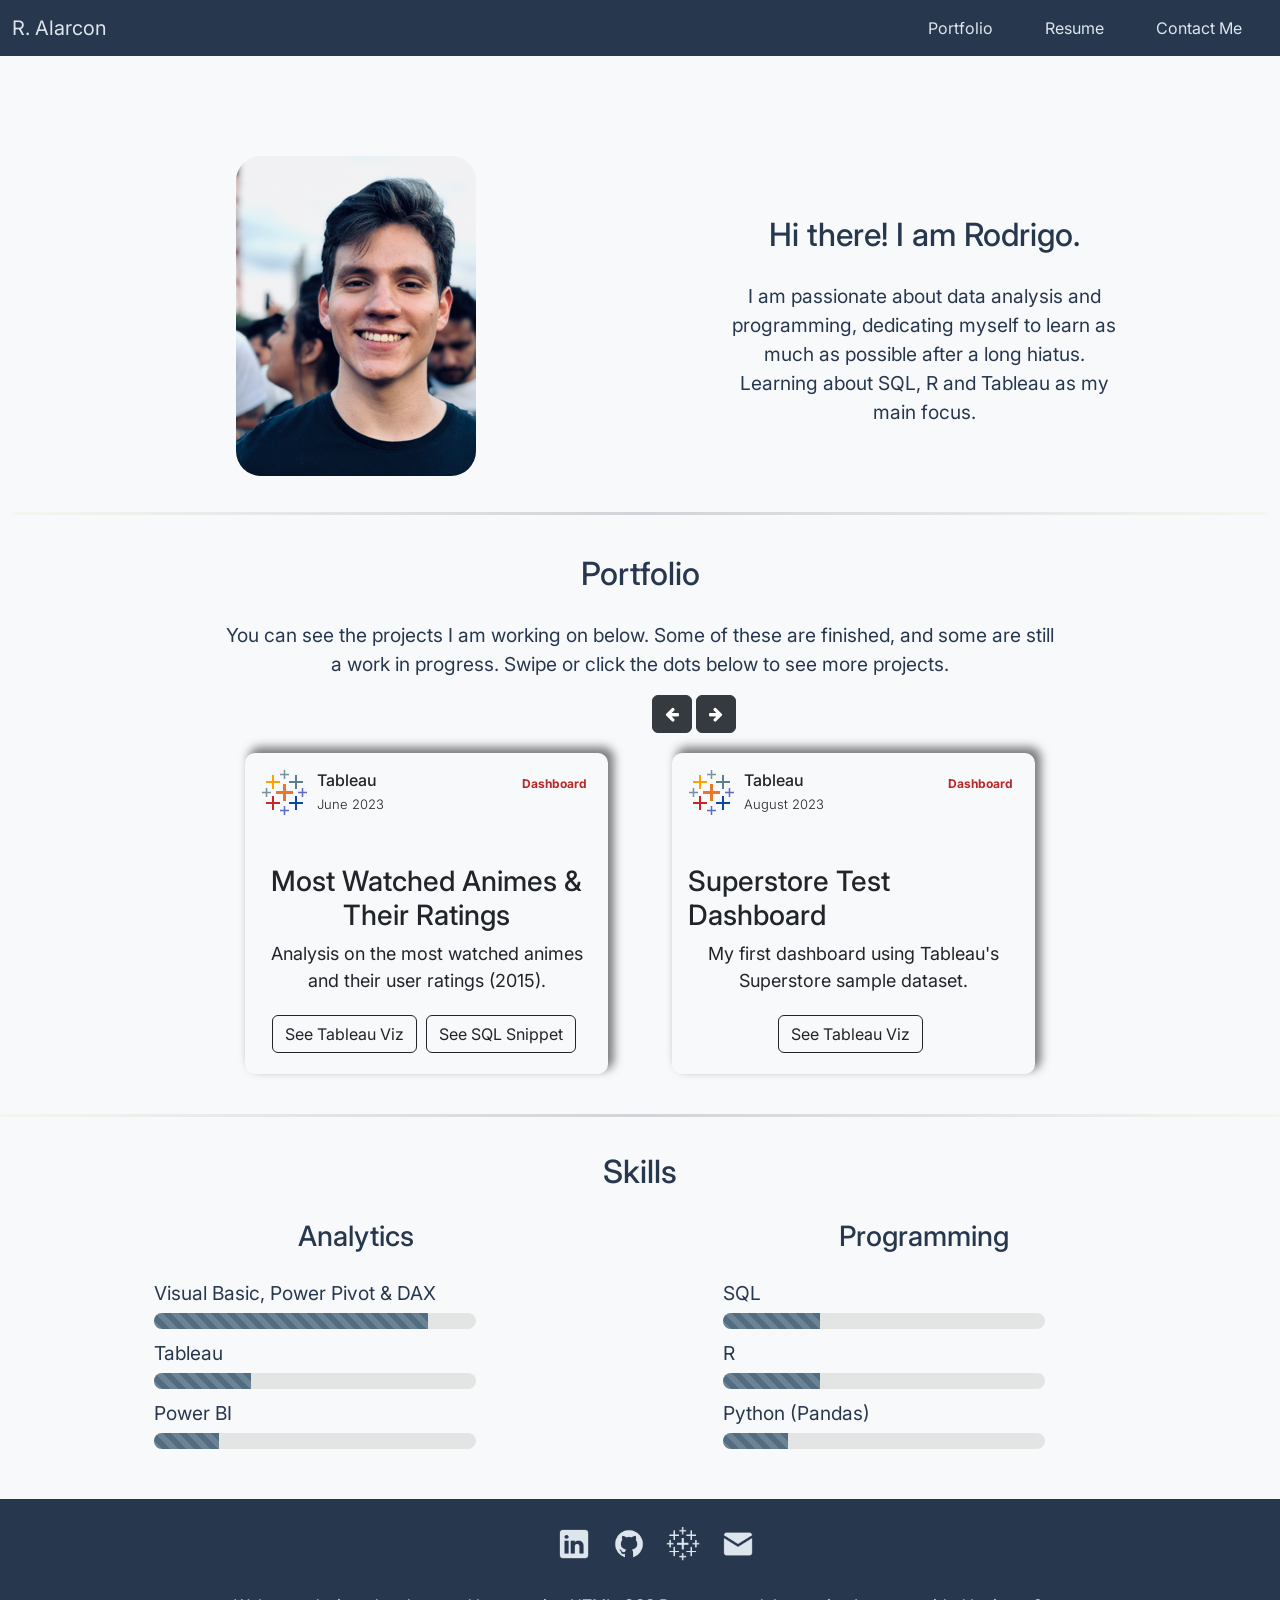
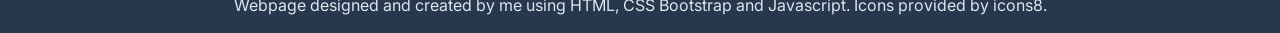
==== commit 42017e5c: "Modify index.html" ====
--- a/index.html
+++ b/index.html
@@ -87,7 +87,7 @@
           </div>
           <div class="col-lg-4 welcome-div short-desc personal-bio">
             <h2 class="welcome-msg">Hi there! I am Rodrigo.</h2>
-            <p class="flex-fill ms-auto text-center text-break">I am passionate about programming, data and all things tech, dedicating myself to learn as much as possible after a long hiatus. Currently diving deep into SQL and Tableau as my main focus.</p>
+            <p class="flex-fill ms-auto text-center text-break">I am passionate about data analysis and programming, dedicating myself to learn as much as possible after a long hiatus. Learning about SQL, R and Tableau as my main focus.</p>
           </div>
         </div>
 
@@ -104,7 +104,7 @@
       <div class="row justify-content-evenly">
         <div class="col-md-8">
           <p class="short-desc ms-auto text-wrap">You can see the projects I am working on below. Some of these are
-            finished, and some are still a work in progress. Swipe or click on the arrows below to see more projects.</p>
+            finished, and some are still a work in progress. Swipe or click the dots below to see more projects.</p>
   
           <!-- Carousel Title Section -->
           <div class="row">
@@ -123,7 +123,7 @@
             <div class="col-md-12">
               <div id="carouselExampleIndicators2" class="carousel slide" data-interval="false">
                 <div class="carousel-inner">
-                  <div class="carousel-item active">
+                  <div class="carousel-item">
                     <div class="row">
                       <!-- Card 1 -->
                       <div class="col-md-6 mb-3">
@@ -175,7 +175,7 @@
                   </div>
   
                   <!-- New carousel starts -->
-                  <div class="carousel-item">
+                  <div class="carousel-item active">
                     <div class="row">
                       <!-- Card 3 -->
                       <div class="col-md-6 mb-3">
@@ -207,16 +207,17 @@
                             <div class="d-flex flex-row align-items-center">
                               <div class="icon"> <i class="bx bxl-mailchimp"></i> </div>
                               <div class="ms-2 c-details">
-                                <h6 class="mb-0">Tableau</h6> <span>June 2023</span>
+                                <h6 class="mb-0">Tableau</h6> <span>August 2023</span>
                               </div>
                             </div>
-                            <div class="badge"> <span>Dashboard</span> </div>
+                            <div class="badge"> <span class="tb-dash">Dashboard</span> </div>
                           </div>
                           <div class="mt-5">
-                            <h3 class="heading">Superstore Dashboard Practice</h3>
+                            <h3 class="heading">Superstore Test Dashboard</h3>
+                            <p class="card-text">My first dashboard using Tableau's Superstore sample dataset.</p>
                             <div class="text-center">
-                              <a href="https://public.tableau.com/views/SuperstoreExercise_16878974629390/SalesDashboard?:language=en-US&:display_count=n&:origin=viz_share_link" class="card-btn btn btn-outline-dark">See Tableau Viz</a>
-                              <!-- <a href="#" class="card-btn btn btn-outline-dark">See SQL Snippet</a> --
+                              <a target="_blank" href="https://public.tableau.com/views/SuperstoreExercise_16878974629390/SalesDashboard?:language=en-US&:display_count=n&:origin=viz_share_link" class="card-btn btn btn-outline-dark">See Tableau Viz</a>
+                              <!-- <a href="#" class="card-btn btn btn-outline-dark">See SQL Snippet</a> -->
                             </div>
                           </div>
                         </div>
@@ -326,4 +327,4 @@
   <script type='text/javascript'></script>
 </body>
 
-</html>
+</html>
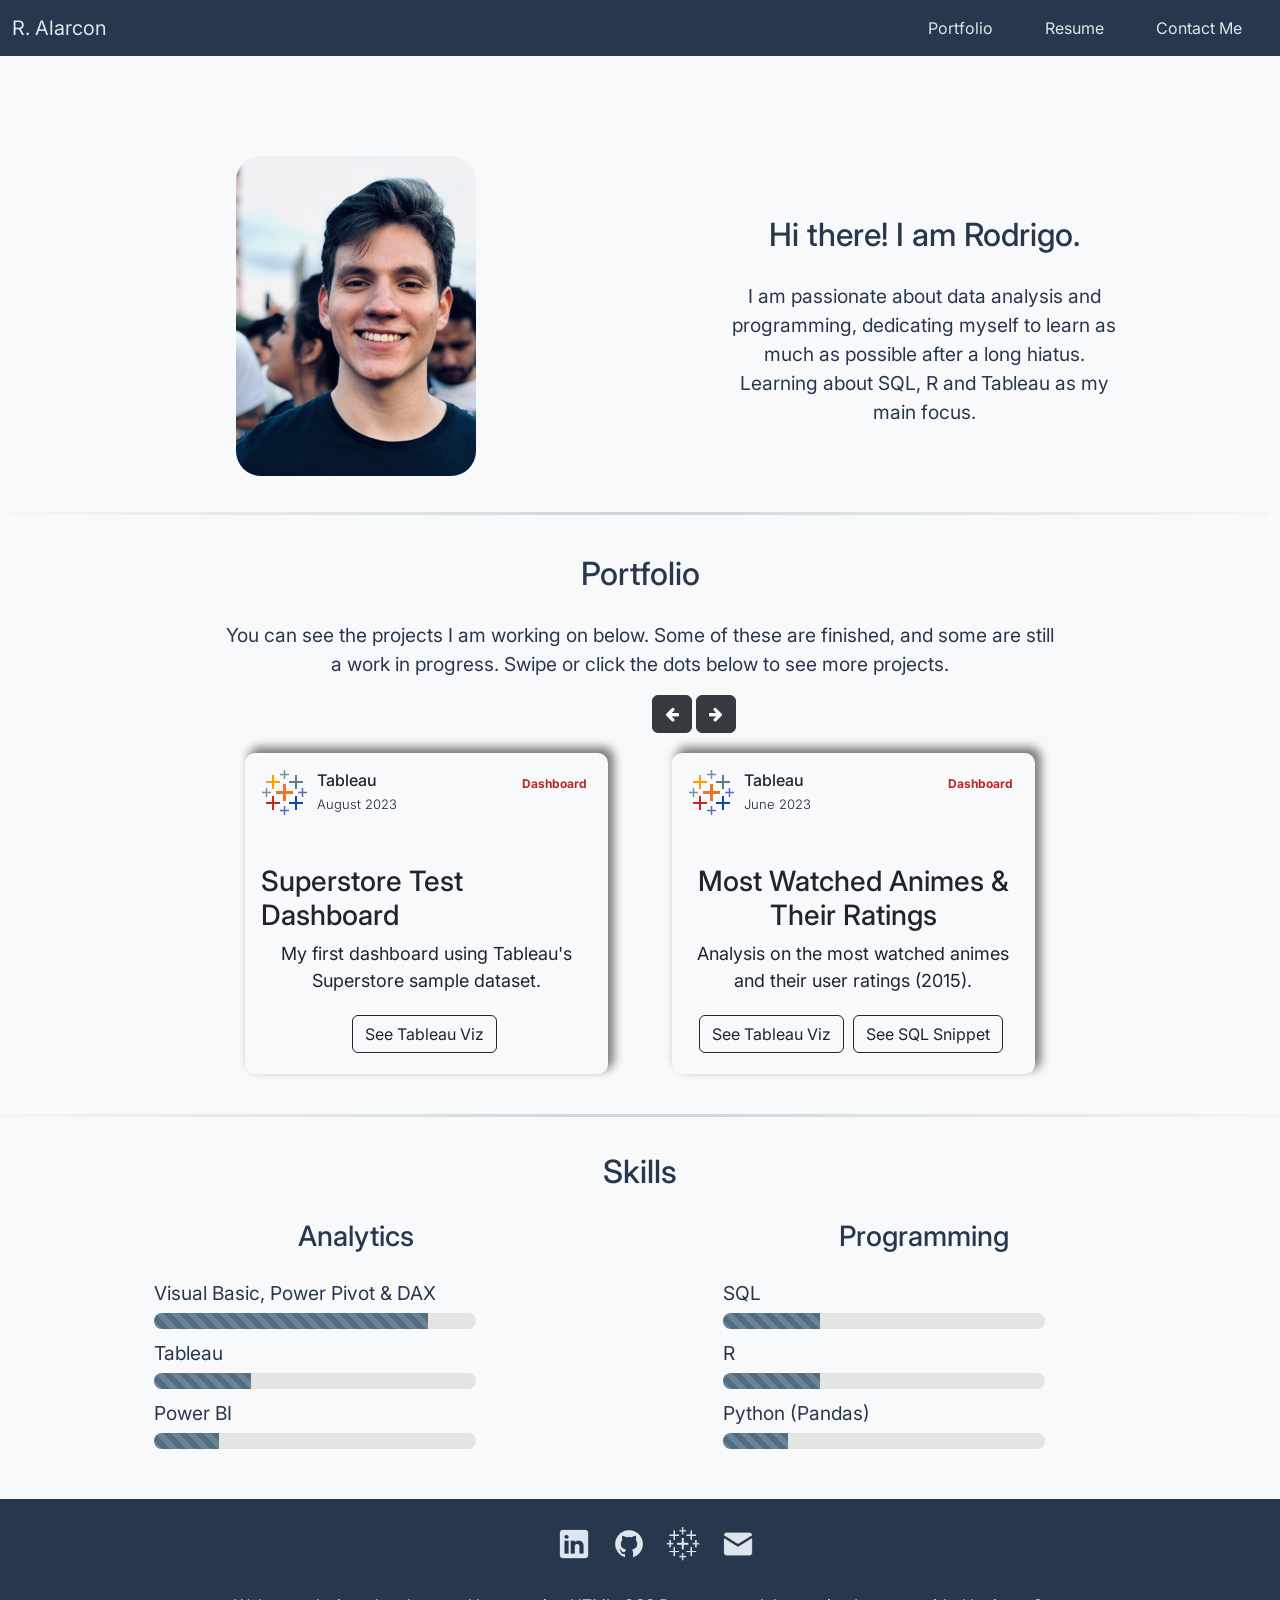
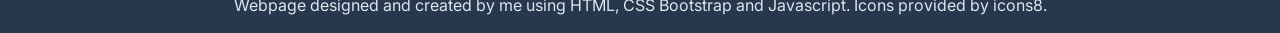
==== commit 677552d5: "Update index.html" ====
--- a/index.html
+++ b/index.html
@@ -184,6 +184,29 @@
                             <div class="d-flex flex-row align-items-center">
                               <div class="icon"> <i class="bx bxl-mailchimp"></i> </div>
                               <div class="ms-2 c-details">
+                                <h6 class="mb-0">Tableau</h6> <span>August 2023</span>
+                              </div>
+                            </div>
+                            <div class="badge"> <span class="tb-dash">Dashboard</span> </div>
+                          </div>
+                          <div class="mt-5">
+                            <h3 class="heading">Superstore Test Dashboard</h3>
+                            <p class="card-text">My first dashboard using Tableau's Superstore sample dataset.</p>
+                            <div class="text-center">
+                              <a target="_blank" href="https://public.tableau.com/views/SuperstoreExercise_16878974629390/SalesDashboard?:language=en-US&:display_count=n&:origin=viz_share_link" class="card-btn btn btn-outline-dark">See Tableau Viz</a>
+                              <!-- <a href="#" class="card-btn btn btn-outline-dark">See SQL Snippet</a> -->
+                            </div>
+                          </div>
+                        </div>
+                      </div>
+  
+                      <!-- Card 4 -->
+                                            <div class="col-md-6 mb-3">
+                        <div class="card p-3 mb-2">
+                          <div class="d-flex justify-content-between">
+                            <div class="d-flex flex-row align-items-center">
+                              <div class="icon"> <i class="bx bxl-mailchimp"></i> </div>
+                              <div class="ms-2 c-details">
                                 <h6 class="mb-0">Tableau</h6> <span>June 2023</span>
                               </div>
                             </div>
@@ -195,29 +218,6 @@
                             <div class="text-center">
                               <a target="_blank" href="https://public.tableau.com/views/AnimeAnalysis_16872363493180/WA_Dashboard?:language=en-US&:display_count=n&:origin=viz_share_link" class="card-btn btn btn-outline-dark">See Tableau Viz</a>
                               <a target="_blank" href="https://codefile.io/f/uFCJrzabsg" class="card-btn btn btn-outline-dark">See SQL Snippet</a>
-                            </div>
-                          </div>
-                        </div>
-                      </div>
-  
-                      <!-- Card 4 -->
-                      <div class="col-md-6 mb-3">
-                        <div class="card p-3 mb-2">
-                          <div class="d-flex justify-content-between">
-                            <div class="d-flex flex-row align-items-center">
-                              <div class="icon"> <i class="bx bxl-mailchimp"></i> </div>
-                              <div class="ms-2 c-details">
-                                <h6 class="mb-0">Tableau</h6> <span>August 2023</span>
-                              </div>
-                            </div>
-                            <div class="badge"> <span class="tb-dash">Dashboard</span> </div>
-                          </div>
-                          <div class="mt-5">
-                            <h3 class="heading">Superstore Test Dashboard</h3>
-                            <p class="card-text">My first dashboard using Tableau's Superstore sample dataset.</p>
-                            <div class="text-center">
-                              <a target="_blank" href="https://public.tableau.com/views/SuperstoreExercise_16878974629390/SalesDashboard?:language=en-US&:display_count=n&:origin=viz_share_link" class="card-btn btn btn-outline-dark">See Tableau Viz</a>
-                              <!-- <a href="#" class="card-btn btn btn-outline-dark">See SQL Snippet</a> -->
                             </div>
                           </div>
                         </div>
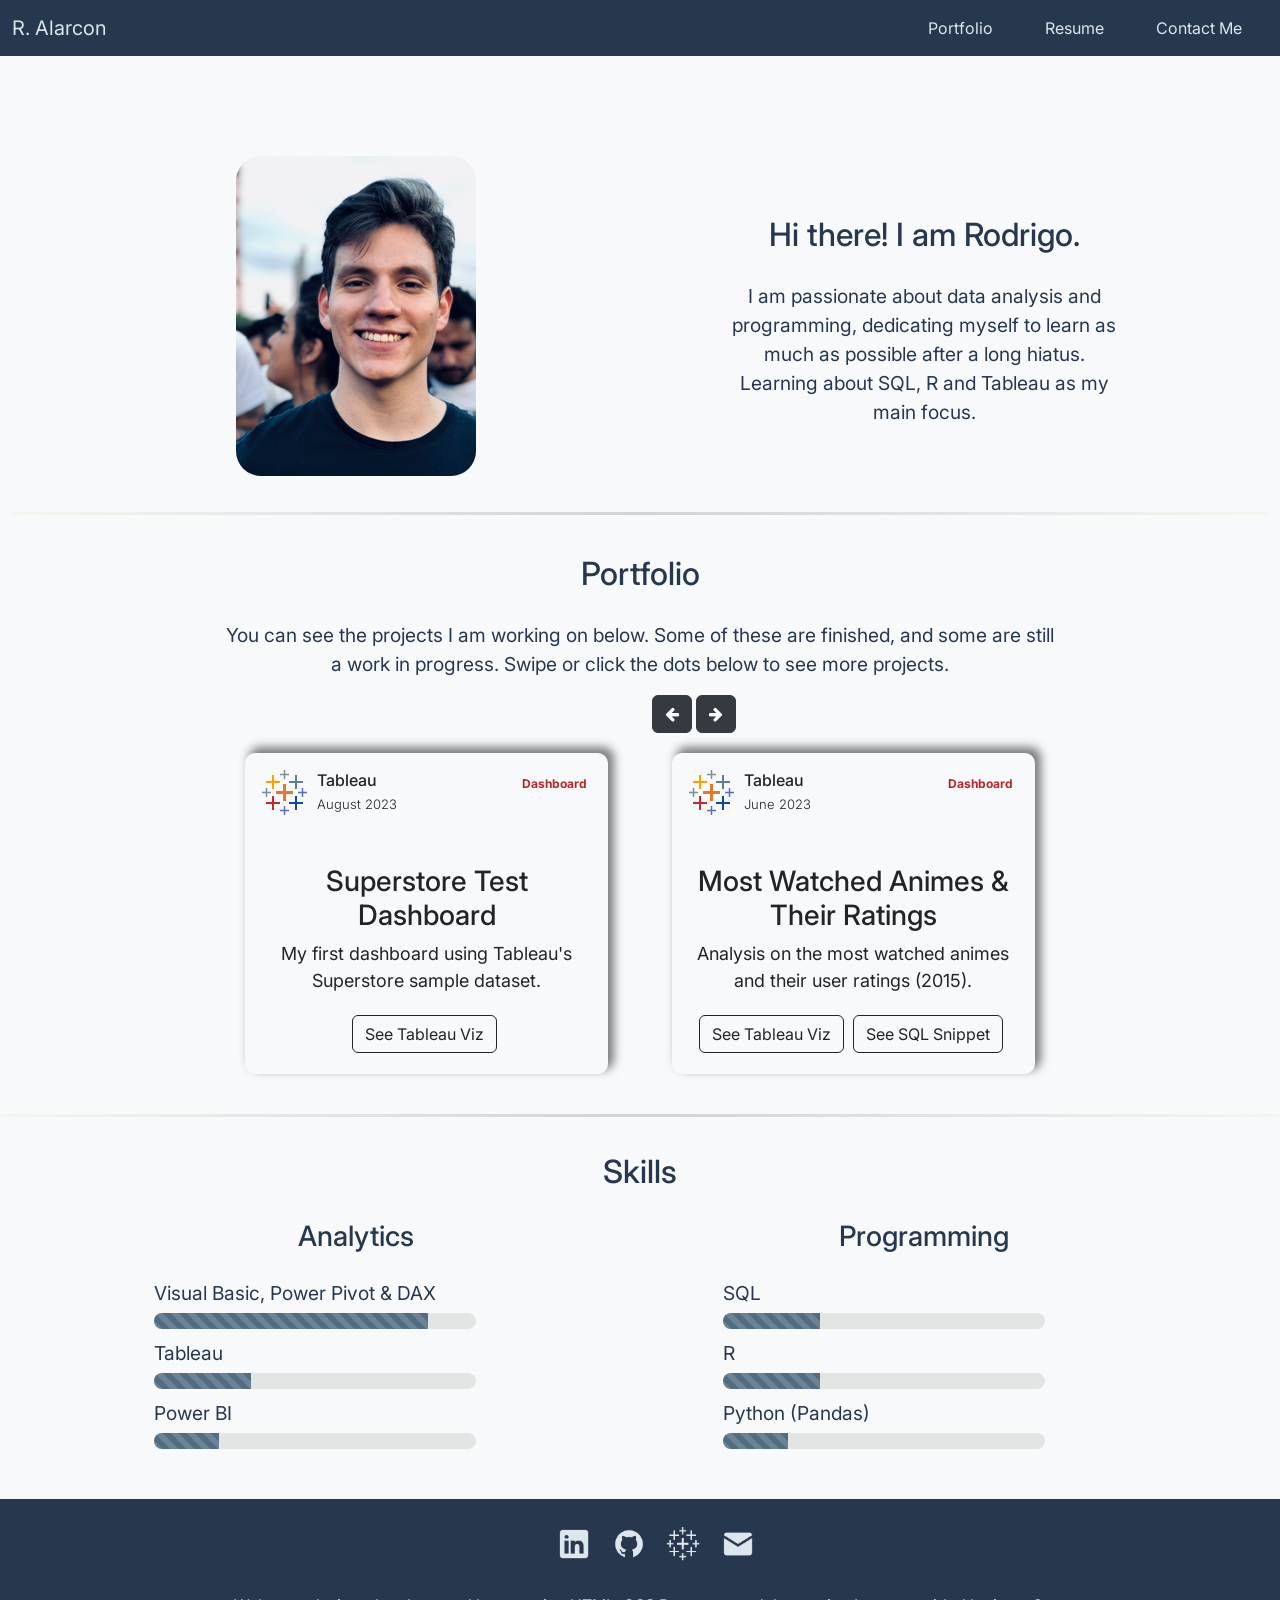
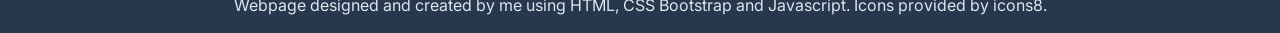
==== commit 77ba0688: "Update index.html" ====
--- a/index.html
+++ b/index.html
@@ -190,7 +190,7 @@
                             <div class="badge"> <span class="tb-dash">Dashboard</span> </div>
                           </div>
                           <div class="mt-5">
-                            <h3 class="heading">Superstore Test Dashboard</h3>
+                            <h3 class="heading text-center">Superstore Test Dashboard</h3>
                             <p class="card-text">My first dashboard using Tableau's Superstore sample dataset.</p>
                             <div class="text-center">
                               <a target="_blank" href="https://public.tableau.com/views/SuperstoreExercise_16878974629390/SalesDashboard?:language=en-US&:display_count=n&:origin=viz_share_link" class="card-btn btn btn-outline-dark">See Tableau Viz</a>
@@ -327,4 +327,4 @@
   <script type='text/javascript'></script>
 </body>
 
-</html>+</html>
